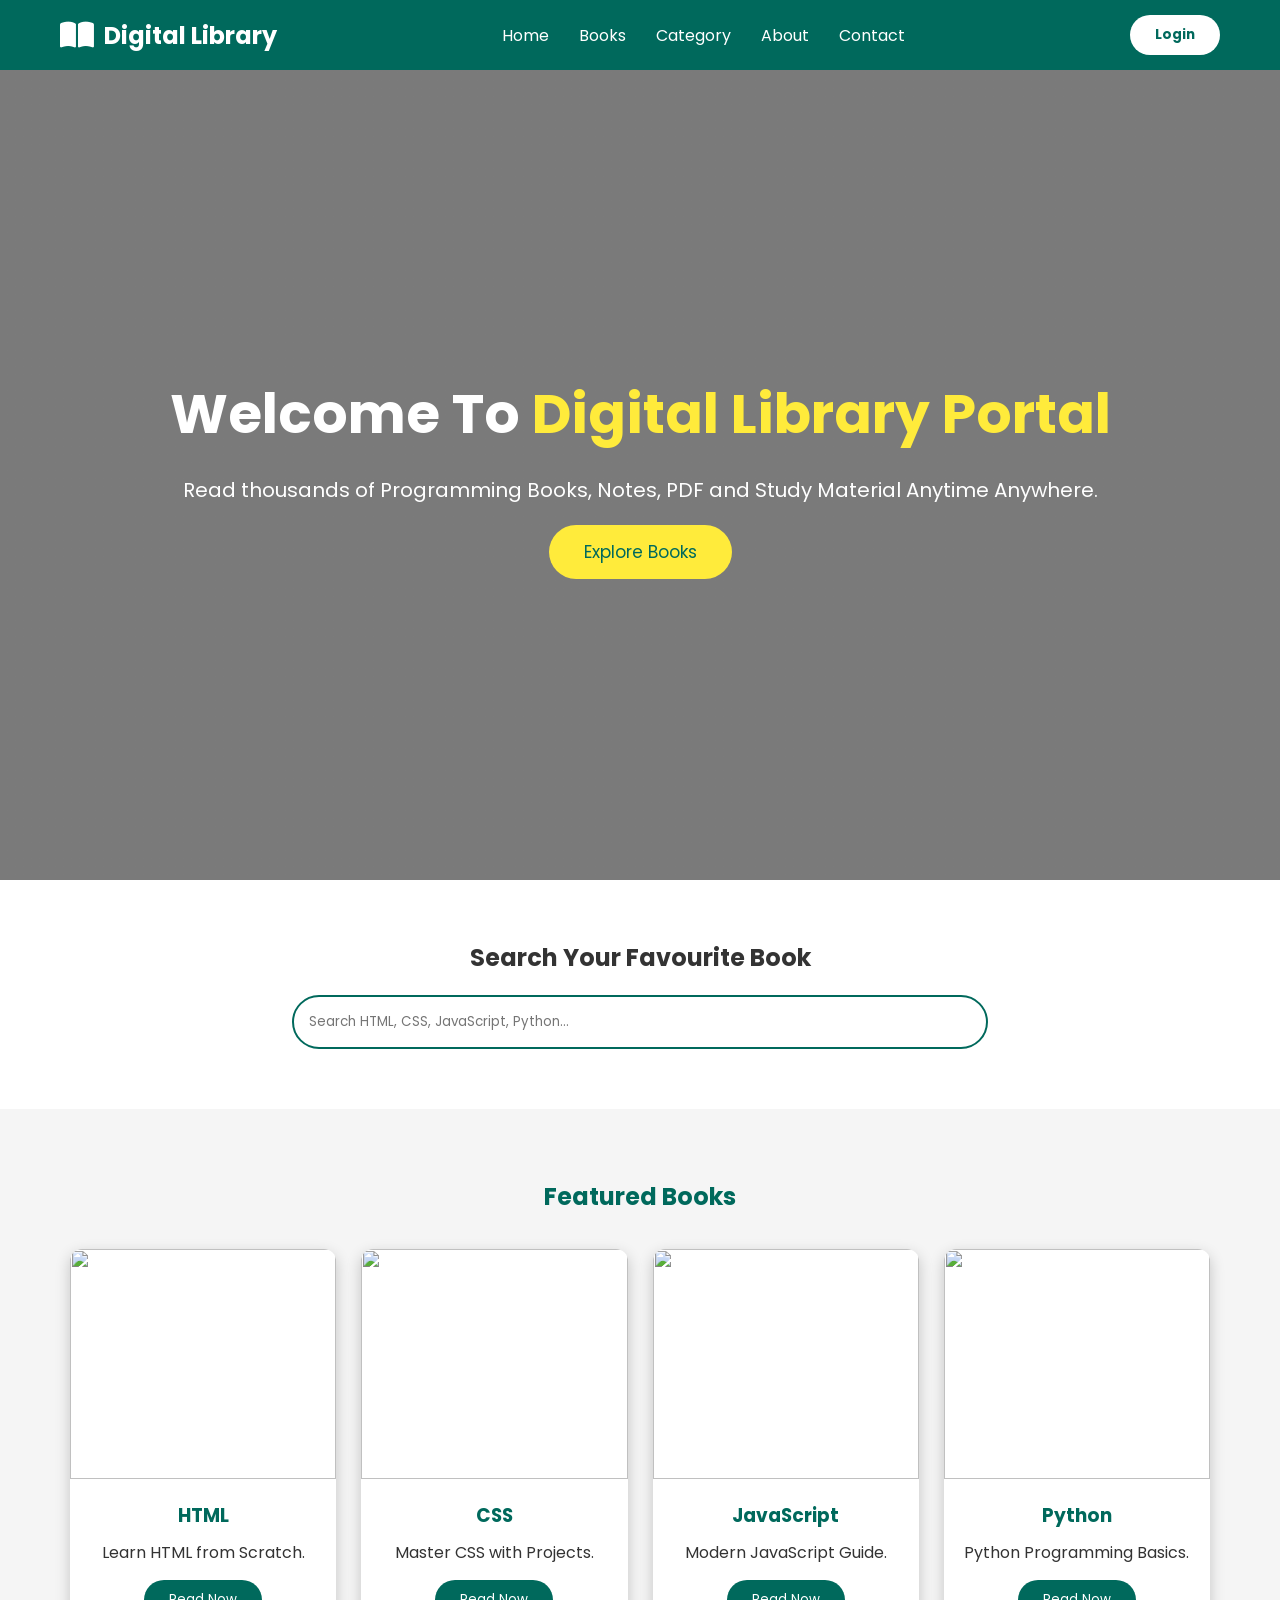
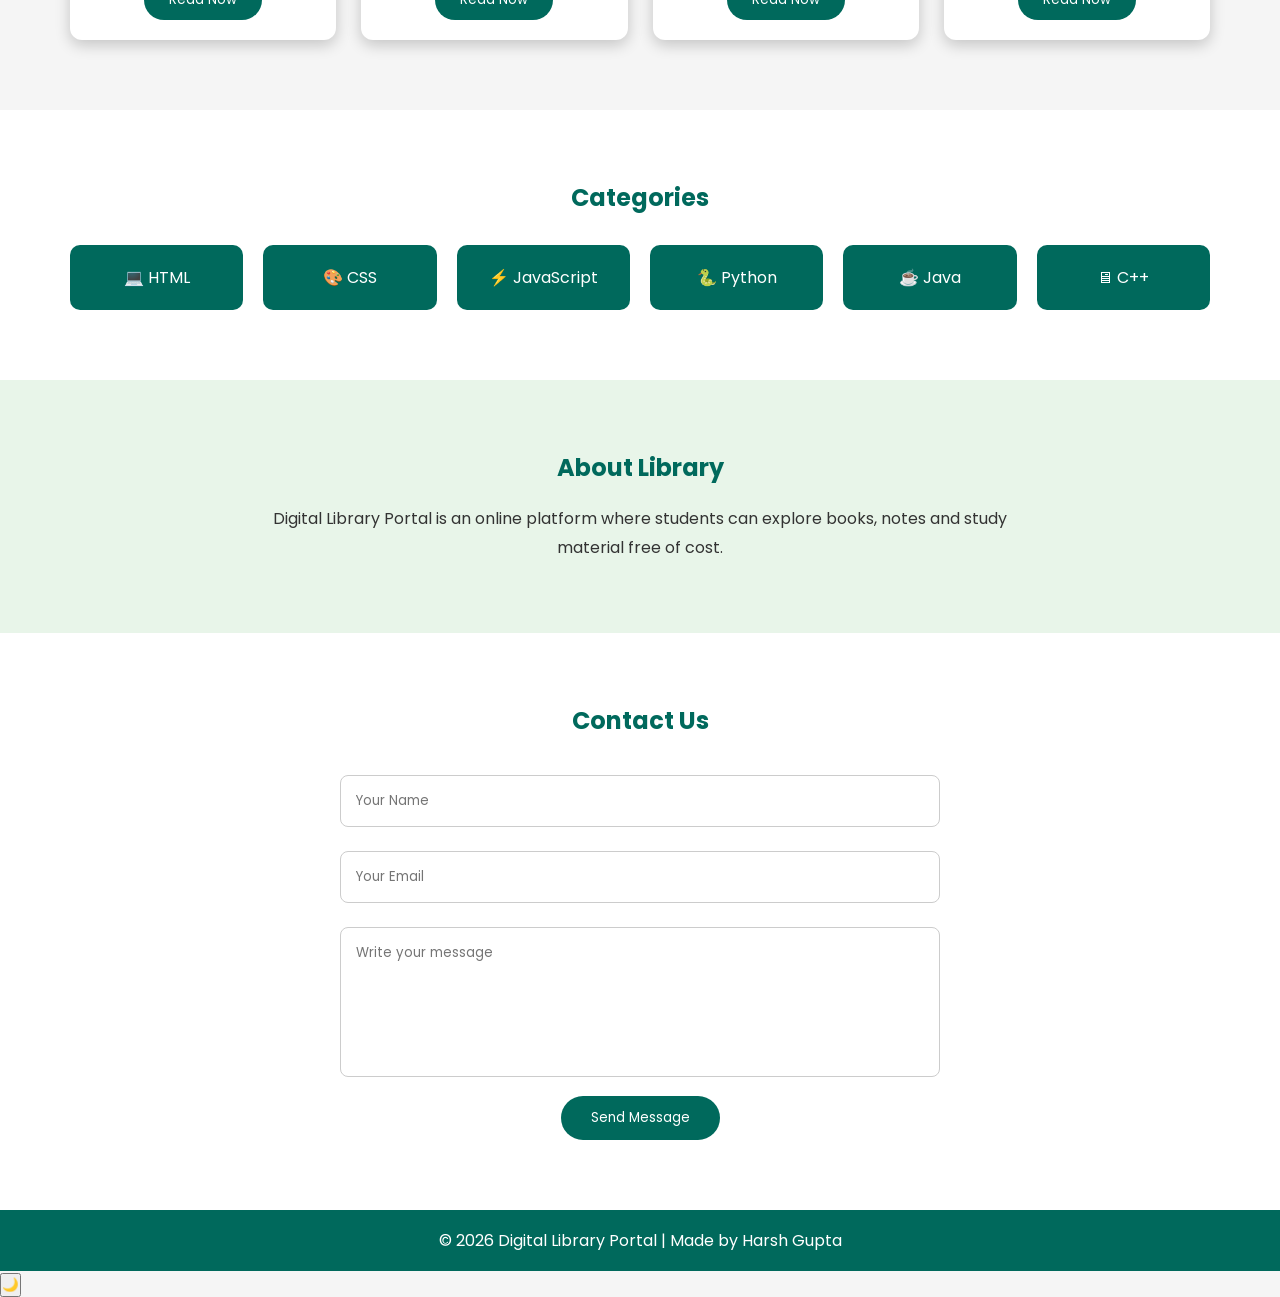
==== index.html @ cd4c5dec "Add files via upload" ====
<!DOCTYPE html>
<html lang="en">

<head>

    <meta charset="UTF-8">
    <meta name="viewport" content="width=device-width, initial-scale=1.0">

    <title>Digital Library Portal</title>

    <!-- CSS -->
    <link rel="stylesheet" href="style.css">

    <!-- Google Font -->
    <link href="https://fonts.googleapis.com/css2?family=Poppins:wght@300;400;500;600;700&display=swap" rel="stylesheet">

    <!-- Font Awesome -->
    <link rel="stylesheet"
        href="https://cdnjs.cloudflare.com/ajax/libs/font-awesome/6.7.2/css/all.min.css">

</head>

<body>

    <!-- ================= NAVBAR ================= -->

    <header>

        <div class="logo">

            <i class="fa-solid fa-book-open"></i>

            <h2>Digital Library</h2>

        </div>

        <nav>

            <ul>

                <li><a href="#">Home</a></li>

                <li><a href="#books">Books</a></li>

                <li><a href="#category">Category</a></li>

                <li><a href="#about">About</a></li>

                <li><a href="#contact">Contact</a></li>

            </ul>

        </nav>

        <button class="login-btn">

            Login

        </button>

    </header>

    <!-- ================= HERO ================= -->

    <section class="hero">

        <div class="hero-text">

            <h1>

                Welcome To

                <span>Digital Library Portal</span>

            </h1>

            <p>

                Read thousands of Programming Books, Notes,
                PDF and Study Material Anytime Anywhere.

            </p>

            <button class="explore">

                Explore Books

            </button>

        </div>

    </section>

    <!-- ================= SEARCH ================= -->

    <section class="search">

        <h2>Search Your Favourite Book</h2>

        <input type="text"
            id="search"
            placeholder="Search HTML, CSS, JavaScript, Python...">

    </section>

    <!-- ================= BOOKS ================= -->

    <section class="books" id="books">

        <h2>Featured Books</h2>

        <div class="book-container">

            <div class="card">

                <img src="images/html.jpg">

                <h3>HTML</h3>

                <p>Learn HTML from Scratch.</p>

                <button>Read Now</button>

            </div>

            <div class="card">

                <img src="images/css.jpg">

                <h3>CSS</h3>

                <p>Master CSS with Projects.</p>

                <button>Read Now</button>

            </div>

            <div class="card">

                <img src="images/javascript.jpg">

                <h3>JavaScript</h3>

                <p>Modern JavaScript Guide.</p>

                <button>Read Now</button>

            </div>

            <div class="card">

                <img src="images/python.jpg">

                <h3>Python</h3>

                <p>Python Programming Basics.</p>

                <button>Read Now</button>

            </div>

        </div>

    </section>

    <!-- ================= CATEGORY ================= -->

    <section id="category">

        <h2>Categories</h2>

        <div class="category-box">

            <div>💻 HTML</div>

            <div>🎨 CSS</div>

            <div>⚡ JavaScript</div>

            <div>🐍 Python</div>

            <div>☕ Java</div>

            <div>🖥 C++</div>

        </div>

    </section>

    <!-- ================= ABOUT ================= -->

    <section id="about">

        <h2>About Library</h2>

        <p>

            Digital Library Portal is an online platform where students can
            explore books, notes and study material free of cost.

        </p>

    </section>

    <!-- ================= CONTACT ================= -->

    <section id="contact">

        <h2>Contact Us</h2>

        <form>

            <input type="text"
                placeholder="Your Name">

            <input type="email"
                placeholder="Your Email">

            <textarea
                placeholder="Write your message"></textarea>

            <button>

                Send Message

            </button>

        </form>

    </section>

    <!-- ================= FOOTER ================= -->

    <footer>

        <p>

            © 2026 Digital Library Portal | Made by Harsh Gupta

        </p>

    </footer>

    <!-- JS -->

    <script src="script.js"></script>

</body>

</html>
---- style.css ----
/*  RESET  */

*{
    margin:0;
    padding:0;
    box-sizing:border-box;
    font-family:'Poppins',sans-serif;
}

body{
    background:#f5f5f5;
    color:#333;
}

html{
    scroll-behavior:smooth;
}

/*  NAVBAR  */

header{
    display:flex;
    justify-content:space-between;
    align-items:center;
    padding:15px 60px;
    background:#00695c;
    color:white;
    position:sticky;
    top:0;
    z-index:1000;
}

.logo{
    display:flex;
    align-items:center;
    gap:10px;
}

.logo i{
    font-size:30px;
}

nav ul{
    display:flex;
    list-style:none;
}

nav ul li{
    margin:0 15px;
}

nav ul li a{
    color:white;
    text-decoration:none;
    transition:.3s;
}

nav ul li a:hover{
    color:#ffeb3b;
}

.login-btn{
    padding:10px 25px;
    border:none;
    border-radius:30px;
    background:white;
    color:#00695c;
    font-weight:bold;
    cursor:pointer;
}

.login-btn:hover{
    background:#ffeb3b;
}

/*  HERO  */

.hero{
    height:90vh;
    background:linear-gradient(rgba(0,0,0,.5),rgba(0,0,0,.5)),
    url(images/hero.jpg);
    background-size:cover;
    background-position:center;
    display:flex;
    justify-content:center;
    align-items:center;
    text-align:center;
    color:white;
}

.hero h1{
    font-size:55px;
}

.hero span{
    color:#ffeb3b;
}

.hero p{
    margin:20px 0;
    font-size:20px;
}

.explore{
    padding:14px 35px;
    background:#ffeb3b;
    border:none;
    border-radius:30px;
    color:#00695c;
    cursor:pointer;
    font-size:17px;
}

.explore:hover{
    transform:scale(1.05);
}

/*  SEARCH */

.search{
    padding:60px;
    text-align:center;
    background:white;
}

.search h2{
    margin-bottom:20px;
}

#search{
    width:60%;
    padding:15px;
    border:2px solid #00695c;
    border-radius:30px;
    outline:none;
}

/*  BOOKS  */

.books{
    padding:70px;
}

.books h2{
    text-align:center;
    margin-bottom:35px;
    color:#00695c;
}

.book-container{
    display:grid;
    grid-template-columns:repeat(auto-fit,minmax(230px,1fr));
    gap:25px;
}

.card{
    background:white;
    border-radius:12px;
    overflow:hidden;
    text-align:center;
    box-shadow:0 5px 15px rgba(0,0,0,.2);
    transition:.3s;
}

.card:hover{
    transform:translateY(-8px);
}

.card img{
    width:100%;
    height:230px;
    object-fit:cover;
}

.card h3{
    margin:15px 0 10px;
    color:#00695c;
}

.card p{
    padding:0 15px 15px;
}

.card button{
    margin-bottom:20px;
    padding:10px 25px;
    background:#00695c;
    color:white;
    border:none;
    border-radius:25px;
    cursor:pointer;
}

.card button:hover{
    background:#004d40;
}

/*  CATEGORY  */

#category{
    padding:70px;
    background:white;
    text-align:center;
}

#category h2{
    margin-bottom:30px;
    color:#00695c;
}

.category-box{
    display:grid;
    grid-template-columns:repeat(auto-fit,minmax(160px,1fr));
    gap:20px;
}

.category-box div{
    background:#00695c;
    color:white;
    padding:20px;
    border-radius:10px;
    cursor:pointer;
    transition:.3s;
}

.category-box div:hover{
    background:#004d40;
}

/*  ABOUT  */

#about{
    padding:70px;
    text-align:center;
    background:#e8f5e9;
}

#about h2{
    margin-bottom:20px;
    color:#00695c;
}

#about p{
    max-width:800px;
    margin:auto;
    line-height:1.8;
}

/*  CONTACT  */

#contact{
    padding:70px;
    text-align:center;
    background:white;
}

#contact h2{
    margin-bottom:25px;
    color:#00695c;
}

form{
    max-width:600px;
    margin:auto;
}

form input,
form textarea{
    width:100%;
    padding:15px;
    margin:12px 0;
    border:1px solid #ccc;
    border-radius:8px;
}

form textarea{
    height:150px;
    resize:none;
}

form button{
    padding:12px 30px;
    background:#00695c;
    color:white;
    border:none;
    border-radius:25px;
    cursor:pointer;
}

form button:hover{
    background:#004d40;
}

/*  FOOTER  */

footer{
    background:#00695c;
    color:white;
    text-align:center;
    padding:18px;
}

/*  RESPONSIVE  */

@media(max-width:768px){

header{
    flex-direction:column;
    padding:20px;
}

nav ul{
    flex-direction:column;
    margin:15px 0;
}

nav ul li{
    margin:10px 0;
}

.hero h1{
    font-size:38px;
}

#search{
    width:90%;
}

.books,
#category,
#about,
#contact{
    padding:40px 20px;
}

}
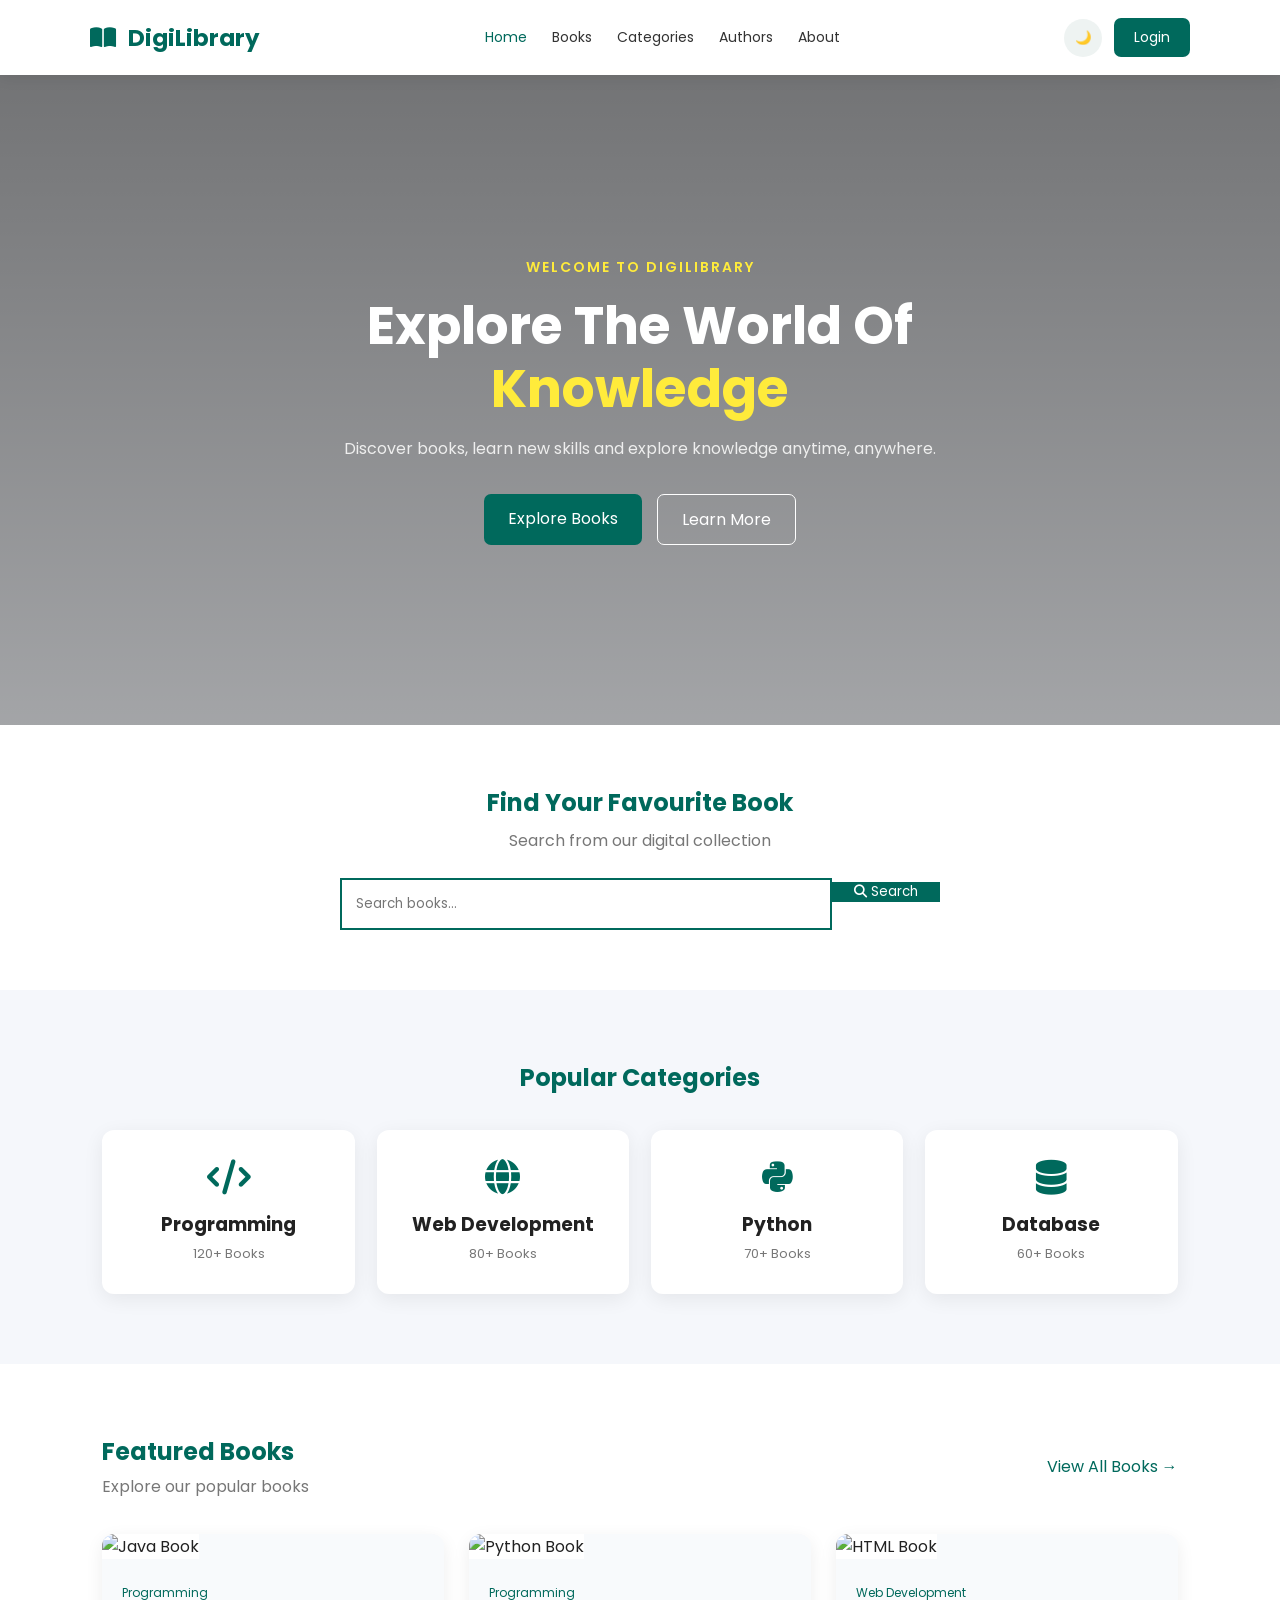
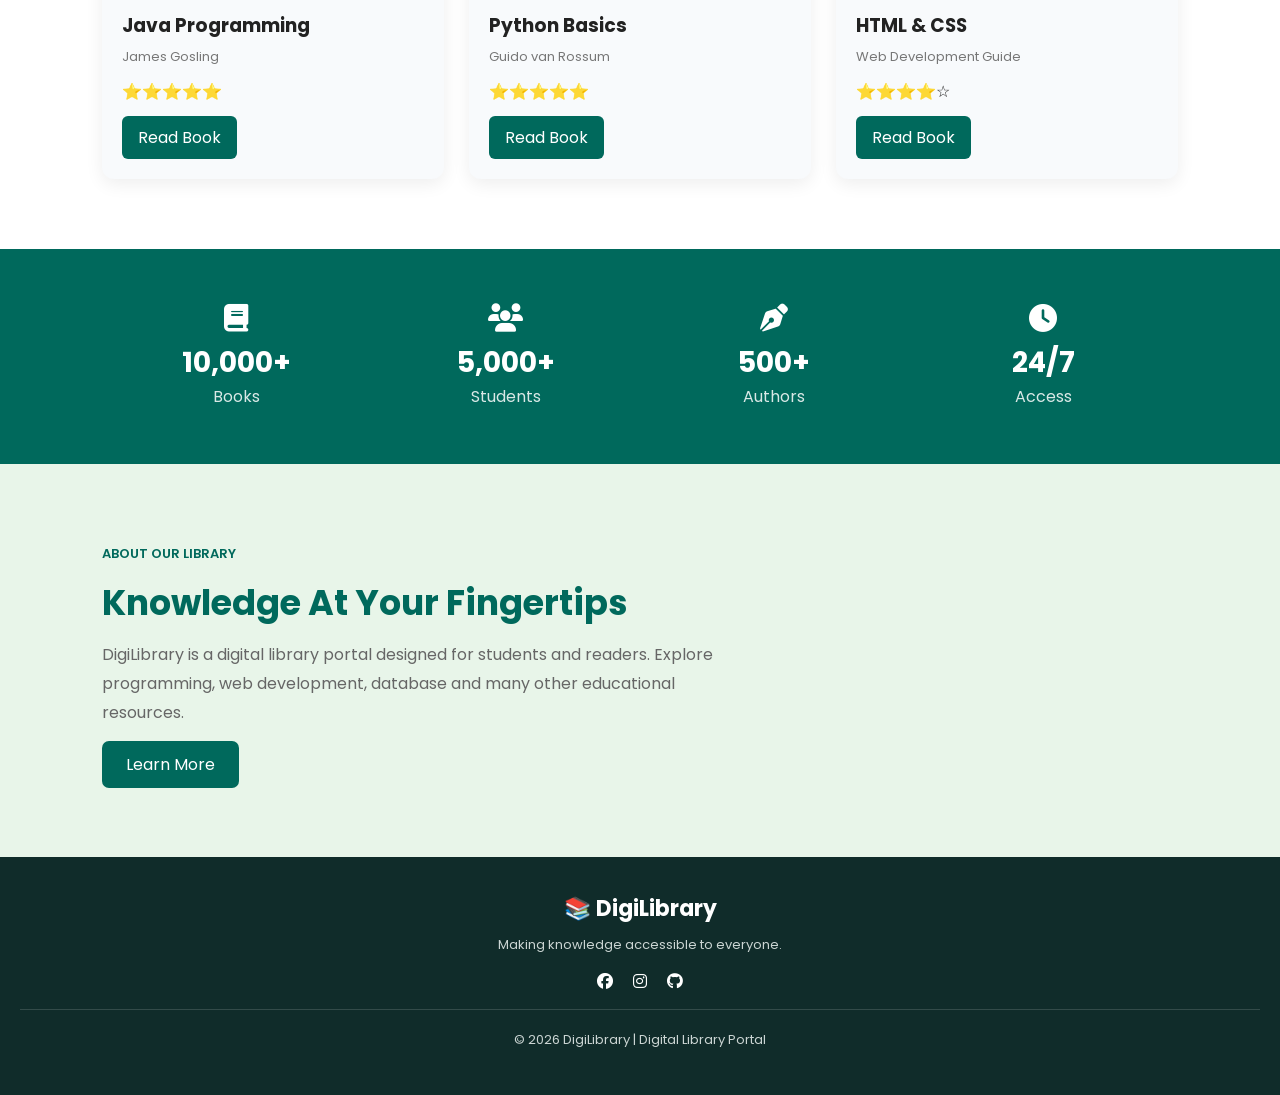
==== commit a9c62a0a: "Revise index.html for Digital Library Portal Updated the HTML structure and content for the Digital " ====
--- a/index.html
+++ b/index.html
@@ -1,250 +1,285 @@
 <!DOCTYPE html>
 <html lang="en">
-
 <head>
-
     <meta charset="UTF-8">
     <meta name="viewport" content="width=device-width, initial-scale=1.0">
-
-    <title>Digital Library Portal</title>
-
-    <!-- CSS -->
+    <title>DigiLibrary | Digital Library</title>
     <link rel="stylesheet" href="style.css">
-
-    <!-- Google Font -->
-    <link href="https://fonts.googleapis.com/css2?family=Poppins:wght@300;400;500;600;700&display=swap" rel="stylesheet">
-
-    <!-- Font Awesome -->
     <link rel="stylesheet"
-        href="https://cdnjs.cloudflare.com/ajax/libs/font-awesome/6.7.2/css/all.min.css">
-
+    href="https://cdnjs.cloudflare.com/ajax/libs/font-awesome/6.5.2/css/all.min.css">
 </head>
 
 <body>
 
-    <!-- ================= NAVBAR ================= -->
-
-    <header>
-
-        <div class="logo">
-
-            <i class="fa-solid fa-book-open"></i>
-
-            <h2>Digital Library</h2>
-
-        </div>
-
-        <nav>
-
-            <ul>
-
-                <li><a href="#">Home</a></li>
-
-                <li><a href="#books">Books</a></li>
-
-                <li><a href="#category">Category</a></li>
-
-                <li><a href="#about">About</a></li>
-
-                <li><a href="#contact">Contact</a></li>
-
-            </ul>
-
-        </nav>
-
-        <button class="login-btn">
-
-            Login
-
-        </button>
-
-    </header>
-
-    <!-- ================= HERO ================= -->
-
-    <section class="hero">
-
-        <div class="hero-text">
-
-            <h1>
-
-                Welcome To
-
-                <span>Digital Library Portal</span>
-
-            </h1>
-
-            <p>
-
-                Read thousands of Programming Books, Notes,
-                PDF and Study Material Anytime Anywhere.
-
-            </p>
-
-            <button class="explore">
-
+<!-- NAVBAR -->
+<header>
+    <div class="logo">
+        <i class="fa-solid fa-book-open"></i> DigiLibrary
+    </div>
+
+    <nav>
+        <a href="index.html" class="active">Home</a>
+        <a href="books.html">Books</a>
+        <a href="categories.html">Categories</a>
+        <a href="authors.html">Authors</a>
+        <a href="about.html">About</a>
+    </nav>
+
+    <div class="nav-right">
+        <button id="darkMode">🌙</button>
+        <a href="login.html" class="login-btn">Login</a>
+    </div>
+</header>
+
+
+<!-- HOME -->
+<section class="hero">
+
+    <div class="overlay">
+
+        <p>WELCOME TO DIGILIBRARY</p>
+
+        <h1>
+            Explore The World Of
+            <span>Knowledge</span>
+        </h1>
+
+        <p>
+            Discover books, learn new skills and
+            explore knowledge anytime, anywhere.
+        </p>
+
+        <div class="hero-buttons">
+            <a href="books.html" class="primary-btn">
                 Explore Books
-
+            </a>
+
+            <a href="about.html" class="secondary-btn">
+                Learn More
+            </a>
+        </div>
+
+    </div>
+
+</section>
+
+
+<!-- SEARCH -->
+<section class="search-section">
+
+    <h2>Find Your Favourite Book</h2>
+
+    <p>Search from our digital collection</p>
+
+    <div class="search-box">
+        <input
+            type="text"
+            id="homeSearch"
+            placeholder="Search books...">
+
+        <a href="books.html">
+            <button>
+                <i class="fa-solid fa-search"></i>
+                Search
             </button>
-
-        </div>
-
-    </section>
-
-    <!-- ================= SEARCH ================= -->
-
-    <section class="search">
-
-        <h2>Search Your Favourite Book</h2>
-
-        <input type="text"
-            id="search"
-            placeholder="Search HTML, CSS, JavaScript, Python...">
-
-    </section>
-
-    <!-- ================= BOOKS ================= -->
-
-    <section class="books" id="books">
-
-        <h2>Featured Books</h2>
-
-        <div class="book-container">
-
-            <div class="card">
-
-                <img src="images/html.jpg">
-
-                <h3>HTML</h3>
-
-                <p>Learn HTML from Scratch.</p>
-
-                <button>Read Now</button>
+        </a>
+    </div>
+
+</section>
+
+
+<!-- CATEGORIES -->
+<section class="categories">
+
+    <h2>Popular Categories</h2>
+
+    <div class="category-container">
+
+        <div class="category-card">
+            <i class="fa-solid fa-code"></i>
+            <h3>Programming</h3>
+            <p>120+ Books</p>
+        </div>
+
+        <div class="category-card">
+            <i class="fa-solid fa-globe"></i>
+            <h3>Web Development</h3>
+            <p>80+ Books</p>
+        </div>
+
+        <div class="category-card">
+            <i class="fa-brands fa-python"></i>
+            <h3>Python</h3>
+            <p>70+ Books</p>
+        </div>
+
+        <div class="category-card">
+            <i class="fa-solid fa-database"></i>
+            <h3>Database</h3>
+            <p>60+ Books</p>
+        </div>
+
+    </div>
+
+</section>
+
+
+<!-- FEATURED BOOKS -->
+<section class="featured">
+
+    <div class="section-title">
+
+        <div>
+            <h2>Featured Books</h2>
+            <p>Explore our popular books</p>
+        </div>
+
+        <a href="books.html">View All Books →</a>
+
+    </div>
+
+
+    <div class="book-container">
+
+        <div class="book-card">
+
+            <img src="images/java.jpg" alt="Java Book">
+
+            <div class="book-info">
+
+                <span>Programming</span>
+
+                <h3>Java Programming</h3>
+
+                <p>James Gosling</p>
+
+                <div class="rating">⭐⭐⭐⭐⭐</div>
+
+                <a href="books.html">Read Book</a>
 
             </div>
 
-            <div class="card">
-
-                <img src="images/css.jpg">
-
-                <h3>CSS</h3>
-
-                <p>Master CSS with Projects.</p>
-
-                <button>Read Now</button>
+        </div>
+
+
+        <div class="book-card">
+
+            <img src="images/python.jpg" alt="Python Book">
+
+            <div class="book-info">
+
+                <span>Programming</span>
+
+                <h3>Python Basics</h3>
+
+                <p>Guido van Rossum</p>
+
+                <div class="rating">⭐⭐⭐⭐⭐</div>
+
+                <a href="books.html">Read Book</a>
 
             </div>
 
-            <div class="card">
-
-                <img src="images/javascript.jpg">
-
-                <h3>JavaScript</h3>
-
-                <p>Modern JavaScript Guide.</p>
-
-                <button>Read Now</button>
+        </div>
+
+
+        <div class="book-card">
+
+            <img src="images/html.jpg" alt="HTML Book">
+
+            <div class="book-info">
+
+                <span>Web Development</span>
+
+                <h3>HTML & CSS</h3>
+
+                <p>Web Development Guide</p>
+
+                <div class="rating">⭐⭐⭐⭐☆</div>
+
+                <a href="books.html">Read Book</a>
 
             </div>
 
-            <div class="card">
-
-                <img src="images/python.jpg">
-
-                <h3>Python</h3>
-
-                <p>Python Programming Basics.</p>
-
-                <button>Read Now</button>
-
-            </div>
-
-        </div>
-
-    </section>
-
-    <!-- ================= CATEGORY ================= -->
-
-    <section id="category">
-
-        <h2>Categories</h2>
-
-        <div class="category-box">
-
-            <div>💻 HTML</div>
-
-            <div>🎨 CSS</div>
-
-            <div>⚡ JavaScript</div>
-
-            <div>🐍 Python</div>
-
-            <div>☕ Java</div>
-
-            <div>🖥 C++</div>
-
-        </div>
-
-    </section>
-
-    <!-- ================= ABOUT ================= -->
-
-    <section id="about">
-
-        <h2>About Library</h2>
-
-        <p>
-
-            Digital Library Portal is an online platform where students can
-            explore books, notes and study material free of cost.
-
-        </p>
-
-    </section>
-
-    <!-- ================= CONTACT ================= -->
-
-    <section id="contact">
-
-        <h2>Contact Us</h2>
-
-        <form>
-
-            <input type="text"
-                placeholder="Your Name">
-
-            <input type="email"
-                placeholder="Your Email">
-
-            <textarea
-                placeholder="Write your message"></textarea>
-
-            <button>
-
-                Send Message
-
-            </button>
-
-        </form>
-
-    </section>
-
-    <!-- ================= FOOTER ================= -->
-
-    <footer>
-
-        <p>
-
-            © 2026 Digital Library Portal | Made by Harsh Gupta
-
-        </p>
-
-    </footer>
-
-    <!-- JS -->
-
-    <script src="script.js"></script>
+        </div>
+
+    </div>
+
+</section>
+
+
+<!-- STATISTICS -->
+<section class="stats">
+
+    <div>
+        <i class="fa-solid fa-book"></i>
+        <h2>10,000+</h2>
+        <p>Books</p>
+    </div>
+
+    <div>
+        <i class="fa-solid fa-users"></i>
+        <h2>5,000+</h2>
+        <p>Students</p>
+    </div>
+
+    <div>
+        <i class="fa-solid fa-pen-nib"></i>
+        <h2>500+</h2>
+        <p>Authors</p>
+    </div>
+
+    <div>
+        <i class="fa-solid fa-clock"></i>
+        <h2>24/7</h2>
+        <p>Access</p>
+    </div>
+
+</section>
+
+
+<!-- ABOUT PREVIEW -->
+<section class="home-about">
+
+    <p class="small-title">ABOUT OUR LIBRARY</p>
+
+    <h2>Knowledge At Your Fingertips</h2>
+
+    <p>
+        DigiLibrary is a digital library portal designed
+        for students and readers. Explore programming,
+        web development, database and many other
+        educational resources.
+    </p>
+
+    <a href="about.html" class="primary-btn">
+        Learn More
+    </a>
+
+</section>
+
+
+<!-- FOOTER -->
+<footer>
+
+    <h3>📚 DigiLibrary</h3>
+
+    <p>Making knowledge accessible to everyone.</p>
+
+    <div class="social">
+        <i class="fa-brands fa-facebook"></i>
+        <i class="fa-brands fa-instagram"></i>
+        <i class="fa-brands fa-github"></i>
+    </div>
+
+    <hr>
+
+    <p>© 2026 DigiLibrary | Digital Library Portal</p>
+
+</footer>
+
+
+<script src="script.js"></script>
 
 </body>
-
-</html>+</html>
--- a/style.css
+++ b/style.css
@@ -1,4 +1,5 @@
 /*  RESET  */
+@import url('https://fonts.googleapis.com/css2?family=Poppins:wght@400;500;600;700&display=swap');
 
 *{
     margin:0;
@@ -7,330 +8,878 @@
     font-family:'Poppins',sans-serif;
 }
 
-body{
-    background:#f5f5f5;
-    color:#333;
-}
-
 html{
     scroll-behavior:smooth;
 }
 
-/*  NAVBAR  */
+body{
+    background:#f5f7fb;
+    color:#222;
+}
+
+a{
+    text-decoration:none;
+}
+
+/* ================= NAVBAR ================= */
 
 header{
-    display:flex;
+    height:75px;
+    padding:0 7%;
+    background:white;
+    display:flex;
+    align-items:center;
     justify-content:space-between;
-    align-items:center;
-    padding:15px 60px;
-    background:#00695c;
-    color:white;
     position:sticky;
     top:0;
     z-index:1000;
+    box-shadow:0 2px 15px #00000015;
 }
 
 .logo{
+    color:#00695c;
+    font-size:23px;
+    font-weight:700;
+}
+
+.logo i{
+    margin-right:7px;
+}
+
+nav{
+    display:flex;
+    gap:25px;
+}
+
+nav a{
+    color:#333;
+    font-size:14px;
+    transition:.3s;
+}
+
+nav a:hover,
+nav a.active{
+    color:#00695c;
+}
+
+.nav-right{
+    display:flex;
+    align-items:center;
+    gap:12px;
+}
+
+#darkMode{
+    border:0;
+    background:#eef3f2;
+    width:38px;
+    height:38px;
+    border-radius:50%;
+    cursor:pointer;
+}
+
+.login-btn{
+    background:#00695c;
+    color:white;
+    padding:9px 20px;
+    border-radius:7px;
+    font-size:14px;
+}
+
+/* ================= HERO ================= */
+
+.hero{
+    min-height:650px;
+    background:
+    linear-gradient(#00000088,#00000055),
+    url("background image.png") center/cover no-repeat;
+
+    display:flex;
+    justify-content:center;
+    align-items:center;
+    text-align:center;
+    color:white;
+    padding:40px 20px;
+}
+
+.overlay{
+    max-width:750px;
+}
+
+.overlay > p:first-child{
+    color:#ffeb3b;
+    font-size:14px;
+    font-weight:600;
+    letter-spacing:2px;
+}
+
+.overlay h1{
+    font-size:52px;
+    line-height:1.2;
+    margin:15px 0;
+}
+
+.overlay h1 span{
+    color:#ffeb3b;
+}
+
+.overlay p{
+    line-height:1.8;
+    color:#eee;
+}
+
+.hero-buttons{
+    margin-top:30px;
+    display:flex;
+    justify-content:center;
+    gap:15px;
+}
+
+.primary-btn,
+.secondary-btn{
+    padding:12px 24px;
+    border-radius:7px;
+    transition:.3s;
+}
+
+.primary-btn{
+    background:#00695c;
+    color:white;
+}
+
+.primary-btn:hover{
+    background:#004d40;
+}
+
+.secondary-btn{
+    border:1px solid white;
+    color:white;
+}
+
+.secondary-btn:hover{
+    background:white;
+    color:#00695c;
+}
+
+/* ================= SEARCH ================= */
+
+.search-section{
+    background:white;
+    padding:60px 20px;
+    text-align:center;
+}
+
+.search-section h2{
+    color:#00695c;
+    margin-bottom:8px;
+}
+
+.search-section p{
+    color:#777;
+    margin-bottom:25px;
+}
+
+.search-box{
+    max-width:600px;
+    margin:auto;
+    display:flex;
+}
+
+.search-box input{
+    flex:1;
+    padding:14px;
+    border:2px solid #00695c;
+    outline:none;
+}
+
+.search-box button{
+    padding:0 22px;
+    border:0;
+    background:#00695c;
+    color:white;
+    cursor:pointer;
+}
+
+/* ================= CATEGORIES ================= */
+
+.categories{
+    padding:70px 8%;
+    text-align:center;
+}
+
+.categories h2{
+    color:#00695c;
+    margin-bottom:35px;
+}
+
+.category-container{
+    display:grid;
+    grid-template-columns:repeat(4,1fr);
+    gap:22px;
+}
+
+.category-card{
+    background:white;
+    padding:30px 15px;
+    border-radius:12px;
+    box-shadow:0 5px 20px #00000012;
+    transition:.3s;
+}
+
+.category-card:hover{
+    transform:translateY(-7px);
+}
+
+.category-card i{
+    font-size:35px;
+    color:#00695c;
+    margin-bottom:15px;
+}
+
+.category-card h3{
+    margin-bottom:5px;
+}
+
+.category-card p{
+    color:#777;
+    font-size:13px;
+}
+
+.category-card a{
+    display:inline-block;
+    margin-top:12px;
+    color:#00695c;
+}
+
+/* ================= FEATURED BOOKS ================= */
+
+.featured{
+    padding:70px 8%;
+    background:white;
+}
+
+.section-title{
+    display:flex;
+    justify-content:space-between;
+    align-items:center;
+    margin-bottom:35px;
+}
+
+.section-title h2{
+    color:#00695c;
+}
+
+.section-title p{
+    color:#777;
+    margin-top:5px;
+}
+
+.section-title > a{
+    color:#00695c;
+}
+
+.book-container,
+.book-grid{
+    display:grid;
+    grid-template-columns:repeat(3,1fr);
+    gap:25px;
+}
+
+.book-card{
+    background:#f8fafc;
+    border-radius:12px;
+    overflow:hidden;
+    box-shadow:0 5px 18px #00000012;
+    transition:.3s;
+}
+
+.book-card:hover{
+    transform:translateY(-7px);
+    box-shadow:0 10px 25px #00000020;
+}
+
+.book-card img{
+    width:100%;
+    height:250px;
+    object-fit:contain;
+    background:white;
+}
+
+.book-info{
+    padding:20px;
+}
+
+.book-info span{
+    color:#00695c;
+    font-size:12px;
+}
+
+.book-info h3{
+    margin:7px 0;
+}
+
+.book-info p{
+    color:#777;
+    font-size:13px;
+}
+
+.rating{
+    margin:12px 0;
+}
+
+.book-info a,
+.book-info button{
+    display:inline-block;
+    background:#00695c;
+    color:white;
+    border:0;
+    padding:9px 16px;
+    border-radius:6px;
+    cursor:pointer;
+}
+
+/* ================= STATISTICS ================= */
+
+.stats{
+    padding:55px 8%;
+    background:#00695c;
+    color:white;
+    display:grid;
+    grid-template-columns:repeat(4,1fr);
+    text-align:center;
+}
+
+.stats i{
+    font-size:28px;
+    margin-bottom:10px;
+}
+
+.stats h2{
+    font-size:28px;
+}
+
+.stats p{
+    opacity:.85;
+}
+
+/* ================= ABOUT ================= */
+
+.home-about{
+    padding:80px 8%;
+    background:#e8f5e9;
+}
+
+.small-title{
+    color:#00695c;
+    font-size:13px;
+    font-weight:600;
+}
+
+.home-about h2{
+    color:#00695c;
+    font-size:35px;
+    margin:12px 0;
+}
+
+.home-about > p:not(.small-title){
+    max-width:650px;
+    line-height:1.8;
+    color:#666;
+    margin-bottom:25px;
+}
+
+/* ================= BOOK PAGE ================= */
+
+.page-title{
+    padding:70px 20px;
+    text-align:center;
+    background:linear-gradient(135deg,#00695c,#004d40);
+    color:white;
+}
+
+.page-title h1{
+    font-size:42px;
+}
+
+.page-title p{
+    margin-top:8px;
+}
+
+.book-search{
+    padding:35px 8%;
+    display:flex;
+    justify-content:center;
+    gap:15px;
+    background:white;
+}
+
+.book-search input,
+.book-search select{
+    padding:13px 16px;
+    border:1px solid #ddd;
+    border-radius:7px;
+    outline:none;
+}
+
+.book-search input{
+    width:400px;
+}
+
+.all-books{
+    padding:50px 8%;
+}
+
+.book-grid{
+    grid-template-columns:repeat(3,1fr);
+}
+
+/* ================= BOOK POPUP ================= */
+
+.modal{
+    display:none;
+    position:fixed;
+    inset:0;
+    background:#00000099;
+    z-index:2000;
+    align-items:center;
+    justify-content:center;
+    padding:20px;
+}
+
+.modal-content{
+    background:white;
+    width:400px;
+    max-width:100%;
+    padding:35px;
+    border-radius:12px;
+    text-align:center;
+    position:relative;
+}
+
+.close{
+    position:absolute;
+    right:15px;
+    top:8px;
+    border:0;
+    background:none;
+    font-size:28px;
+    cursor:pointer;
+}
+
+.modal-icon{
+    font-size:50px;
+    color:#00695c;
+    margin-bottom:15px;
+}
+
+.modal-content h4{
+    color:#00695c;
+    margin:8px;
+}
+
+.modal-content p{
+    color:#666;
+    line-height:1.7;
+    margin:15px 0;
+}
+
+.read-btn{
+    border:0;
+    padding:11px 20px;
+    border-radius:7px;
+    background:#00695c;
+    color:white;
+    cursor:pointer;
+}
+
+/* ================= CATEGORY PAGE ================= */
+
+.category-page{
+    padding:70px 8%;
+    min-height:500px;
+}
+
+.category-page .category-container{
+    display:grid;
+    grid-template-columns:repeat(4,1fr);
+    gap:25px;
+}
+
+/* ================= FOOTER ================= */
+
+footer{
+    background:#102c2a;
+    color:white;
+    text-align:center;
+    padding:35px 20px;
+}
+
+footer h3{
+    font-size:22px;
+}
+
+footer p{
+    color:#cbd5d3;
+    margin:10px;
+    font-size:13px;
+}
+
+footer hr{
+    border:0;
+    border-top:1px solid #ffffff25;
+    margin:20px 0;
+}
+
+.social{
+    display:flex;
+    justify-content:center;
+    gap:20px;
+    margin:18px;
+}
+
+/* ================= DARK MODE ================= */
+
+body.dark{
+    background:#101719;
+    color:white;
+}
+
+body.dark header,
+body.dark .search-section,
+body.dark .featured,
+body.dark .book-search{
+    background:#182326;
+}
+
+body.dark nav a{
+    color:#ddd;
+}
+
+body.dark .category-card,
+body.dark .book-card{
+    background:#182326;
+}
+
+body.dark .home-about{
+    background:#13201f;
+}
+
+body.dark .search-section h2,
+body.dark .featured h2,
+body.dark .categories h2,
+body.dark .home-about h2{
+    color:#80cbc4;
+}
+
+body.dark .modal-content{
+    background:#182326;
+}
+
+body.dark .modal-content p{
+    color:#ccc;
+}
+
+/* ================= RESPONSIVE ================= */
+
+@media(max-width:900px){
+
+    header{
+        padding:15px 4%;
+    }
+
+    .category-container,
+    .category-page .category-container{
+        grid-template-columns:repeat(2,1fr);
+    }
+
+    .book-container,
+    .book-grid{
+        grid-template-columns:repeat(2,1fr);
+    }
+
+    .stats{
+        grid-template-columns:repeat(2,1fr);
+        gap:30px;
+    }
+}
+
+@media(max-width:650px){
+
+    header{
+        height:auto;
+        padding:15px;
+        flex-wrap:wrap;
+        gap:12px;
+    }
+
+    nav{
+        order:3;
+        width:100%;
+        justify-content:center;
+        flex-wrap:wrap;
+        gap:12px;
+    }
+
+    .hero{
+        min-height:550px;
+    }
+
+    .overlay h1{
+        font-size:36px;
+    }
+
+    .hero-buttons{
+        flex-direction:column;
+        align-items:center;
+    }
+
+    .search-box{
+        flex-direction:column;
+    }
+
+    .search-box button{
+        padding:12px;
+    }
+
+    .category-container,
+    .category-page .category-container,
+    .book-container,
+    .book-grid,
+    .stats{
+        grid-template-columns:1fr;
+    }
+
+    .book-search{
+        flex-direction:column;
+    }
+
+    .book-search input{
+        width:100%;
+    }
+
+    .section-title{
+        display:block;
+    }
+
+    .section-title > a{
+        display:inline-block;
+        margin-top:12px;
+    }
+}
+
+/* ================= LOGIN PAGE ================= */
+
+.login-page{
+    min-height:650px;
+    display:flex;
+    justify-content:center;
+    align-items:center;
+    padding:60px 20px;
+    background:linear-gradient(135deg,#e8f5e9,#f5f7fb);
+}
+
+.login-box{
+    width:420px;
+    background:white;
+    padding:40px;
+    border-radius:15px;
+    text-align:center;
+    box-shadow:0 10px 35px #00000018;
+}
+
+.login-icon{
+    width:65px;
+    height:65px;
+    margin:auto;
+    display:flex;
+    align-items:center;
+    justify-content:center;
+    border-radius:50%;
+    background:#e8f5e9;
+    color:#00695c;
+    font-size:27px;
+}
+
+.login-box h1{
+    margin:15px 0 5px;
+}
+
+.login-box > p{
+    color:#777;
+    font-size:14px;
+}
+
+.input-box{
     display:flex;
     align-items:center;
     gap:10px;
-}
-
-.logo i{
-    font-size:30px;
-}
-
-nav ul{
-    display:flex;
-    list-style:none;
-}
-
-nav ul li{
-    margin:0 15px;
-}
-
-nav ul li a{
-    color:white;
-    text-decoration:none;
-    transition:.3s;
-}
-
-nav ul li a:hover{
-    color:#ffeb3b;
-}
-
-.login-btn{
-    padding:10px 25px;
-    border:none;
-    border-radius:30px;
-    background:white;
+    margin:18px 0;
+    border:1px solid #ddd;
+    border-radius:7px;
+    padding:0 14px;
+}
+
+.input-box i{
+    color:#00695c;
+}
+
+.input-box input{
+    width:100%;
+    padding:13px 5px;
+    border:0;
+    outline:0;
+}
+
+.login-submit{
+    width:100%;
+    padding:13px;
+    background:#00695c;
+    color:white;
+    border:0;
+    border-radius:7px;
+    cursor:pointer;
+    font-size:15px;
+}
+
+.login-submit:hover{
+    background:#004d40;
+}
+
+.signup-field{
+    display:none;
+}
+
+.switch-text{
+    margin-top:20px;
+}
+
+.switch-text button{
+    border:0;
+    background:none;
     color:#00695c;
     font-weight:bold;
     cursor:pointer;
 }
 
-.login-btn:hover{
-    background:#ffeb3b;
-}
-
-/*  HERO  */
-
-.hero{
-    height:90vh;
-    background:linear-gradient(rgba(0,0,0,.5),rgba(0,0,0,.5)),
-    url(images/hero.jpg);
-    background-size:cover;
-    background-position:center;
-    display:flex;
+
+/* ================= CONTACT PAGE ================= */
+
+.contact-section{
+    padding:80px 8%;
+    background:white;
+}
+
+.contact-heading{
+    text-align:center;
+    margin-bottom:45px;
+}
+
+.contact-heading h2{
+    color:#00695c;
+    font-size:35px;
+    margin:10px 0;
+}
+
+.contact-heading p:last-child{
+    color:#777;
+}
+
+.contact-container{
+    max-width:1000px;
+    margin:auto;
+    display:grid;
+    grid-template-columns:1fr 1fr;
+    gap:50px;
+}
+
+.contact-info h3{
+    font-size:28px;
+    color:#00695c;
+    margin-bottom:12px;
+}
+
+.contact-info > p{
+    color:#666;
+    line-height:1.7;
+    margin-bottom:30px;
+}
+
+.contact-item{
+    display:flex;
+    gap:15px;
+    align-items:center;
+    margin:25px 0;
+}
+
+.contact-item > i{
+    width:45px;
+    height:45px;
+    display:flex;
+    align-items:center;
     justify-content:center;
-    align-items:center;
-    text-align:center;
-    color:white;
-}
-
-.hero h1{
-    font-size:55px;
-}
-
-.hero span{
-    color:#ffeb3b;
-}
-
-.hero p{
-    margin:20px 0;
-    font-size:20px;
-}
-
-.explore{
-    padding:14px 35px;
-    background:#ffeb3b;
-    border:none;
-    border-radius:30px;
-    color:#00695c;
+    background:#e8f5e9;
+    color:#00695c;
+    border-radius:50%;
+}
+
+.contact-item h4{
+    margin-bottom:3px;
+}
+
+.contact-item p{
+    color:#777;
+    font-size:13px;
+}
+
+.contact-form{
+    display:flex;
+    flex-direction:column;
+}
+
+.contact-form input,
+.contact-form textarea{
+    width:100%;
+    padding:14px;
+    margin-bottom:15px;
+    border:1px solid #ddd;
+    border-radius:7px;
+    outline:none;
+}
+
+.contact-form input:focus,
+.contact-form textarea:focus{
+    border-color:#00695c;
+}
+
+.contact-form textarea{
+    height:140px;
+    resize:none;
+}
+
+.contact-form button{
+    padding:13px;
+    background:#00695c;
+    color:white;
+    border:0;
+    border-radius:7px;
     cursor:pointer;
-    font-size:17px;
-}
-
-.explore:hover{
-    transform:scale(1.05);
-}
-
-/*  SEARCH */
-
-.search{
-    padding:60px;
-    text-align:center;
-    background:white;
-}
-
-.search h2{
-    margin-bottom:20px;
-}
-
-#search{
-    width:60%;
-    padding:15px;
-    border:2px solid #00695c;
-    border-radius:30px;
-    outline:none;
-}
-
-/*  BOOKS  */
-
-.books{
-    padding:70px;
-}
-
-.books h2{
-    text-align:center;
-    margin-bottom:35px;
-    color:#00695c;
-}
-
-.book-container{
-    display:grid;
-    grid-template-columns:repeat(auto-fit,minmax(230px,1fr));
-    gap:25px;
-}
-
-.card{
-    background:white;
-    border-radius:12px;
-    overflow:hidden;
-    text-align:center;
-    box-shadow:0 5px 15px rgba(0,0,0,.2);
-    transition:.3s;
-}
-
-.card:hover{
-    transform:translateY(-8px);
-}
-
-.card img{
-    width:100%;
-    height:230px;
-    object-fit:cover;
-}
-
-.card h3{
-    margin:15px 0 10px;
-    color:#00695c;
-}
-
-.card p{
-    padding:0 15px 15px;
-}
-
-.card button{
-    margin-bottom:20px;
-    padding:10px 25px;
-    background:#00695c;
-    color:white;
-    border:none;
-    border-radius:25px;
-    cursor:pointer;
-}
-
-.card button:hover{
+}
+
+.contact-form button:hover{
     background:#004d40;
 }
 
-/*  CATEGORY  */
-
-#category{
-    padding:70px;
-    background:white;
-    text-align:center;
-}
-
-#category h2{
-    margin-bottom:30px;
-    color:#00695c;
-}
-
-.category-box{
-    display:grid;
-    grid-template-columns:repeat(auto-fit,minmax(160px,1fr));
-    gap:20px;
-}
-
-.category-box div{
-    background:#00695c;
-    color:white;
-    padding:20px;
-    border-radius:10px;
-    cursor:pointer;
-    transition:.3s;
-}
-
-.category-box div:hover{
-    background:#004d40;
-}
-
-/*  ABOUT  */
-
-#about{
-    padding:70px;
-    text-align:center;
-    background:#e8f5e9;
-}
-
-#about h2{
-    margin-bottom:20px;
-    color:#00695c;
-}
-
-#about p{
-    max-width:800px;
-    margin:auto;
-    line-height:1.8;
-}
-
-/*  CONTACT  */
-
-#contact{
-    padding:70px;
-    text-align:center;
-    background:white;
-}
-
-#contact h2{
-    margin-bottom:25px;
-    color:#00695c;
-}
-
-form{
-    max-width:600px;
-    margin:auto;
-}
-
-form input,
-form textarea{
-    width:100%;
-    padding:15px;
-    margin:12px 0;
-    border:1px solid #ccc;
-    border-radius:8px;
-}
-
-form textarea{
-    height:150px;
-    resize:none;
-}
-
-form button{
-    padding:12px 30px;
-    background:#00695c;
-    color:white;
-    border:none;
-    border-radius:25px;
-    cursor:pointer;
-}
-
-form button:hover{
-    background:#004d40;
-}
-
-/*  FOOTER  */
-
-footer{
-    background:#00695c;
-    color:white;
-    text-align:center;
-    padding:18px;
-}
-
-/*  RESPONSIVE  */
-
-@media(max-width:768px){
-
-header{
-    flex-direction:column;
-    padding:20px;
-}
-
-nav ul{
-    flex-direction:column;
-    margin:15px 0;
-}
-
-nav ul li{
-    margin:10px 0;
-}
-
-.hero h1{
-    font-size:38px;
-}
-
-#search{
-    width:90%;
-}
-
-.books,
-#category,
-#about,
-#contact{
-    padding:40px 20px;
-}
-
-}+
+/* MOBILE */
+
+@media(max-width:700px){
+
+    .login-box{
+        width:100%;
+        padding:30px 20px;
+    }
+
+    .contact-container{
+        grid-template-columns:1fr;
+    }
+
+}
